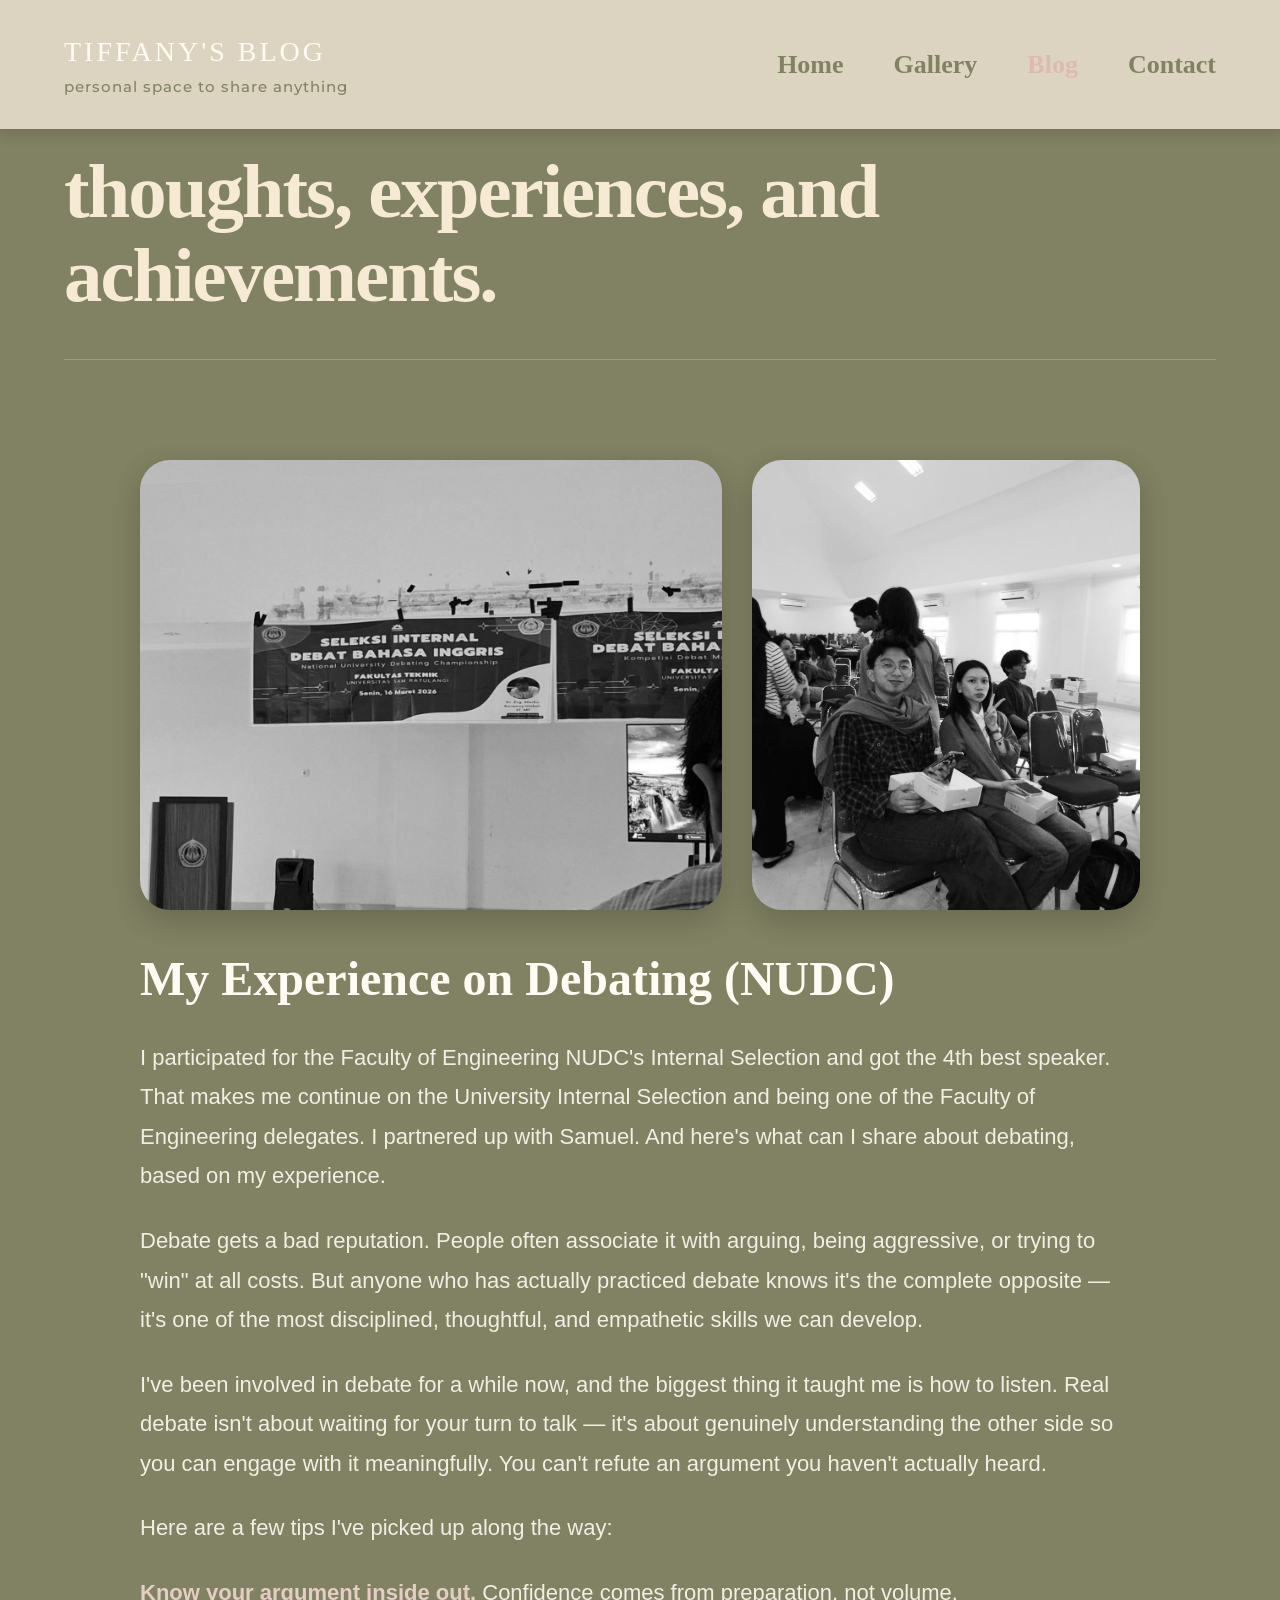
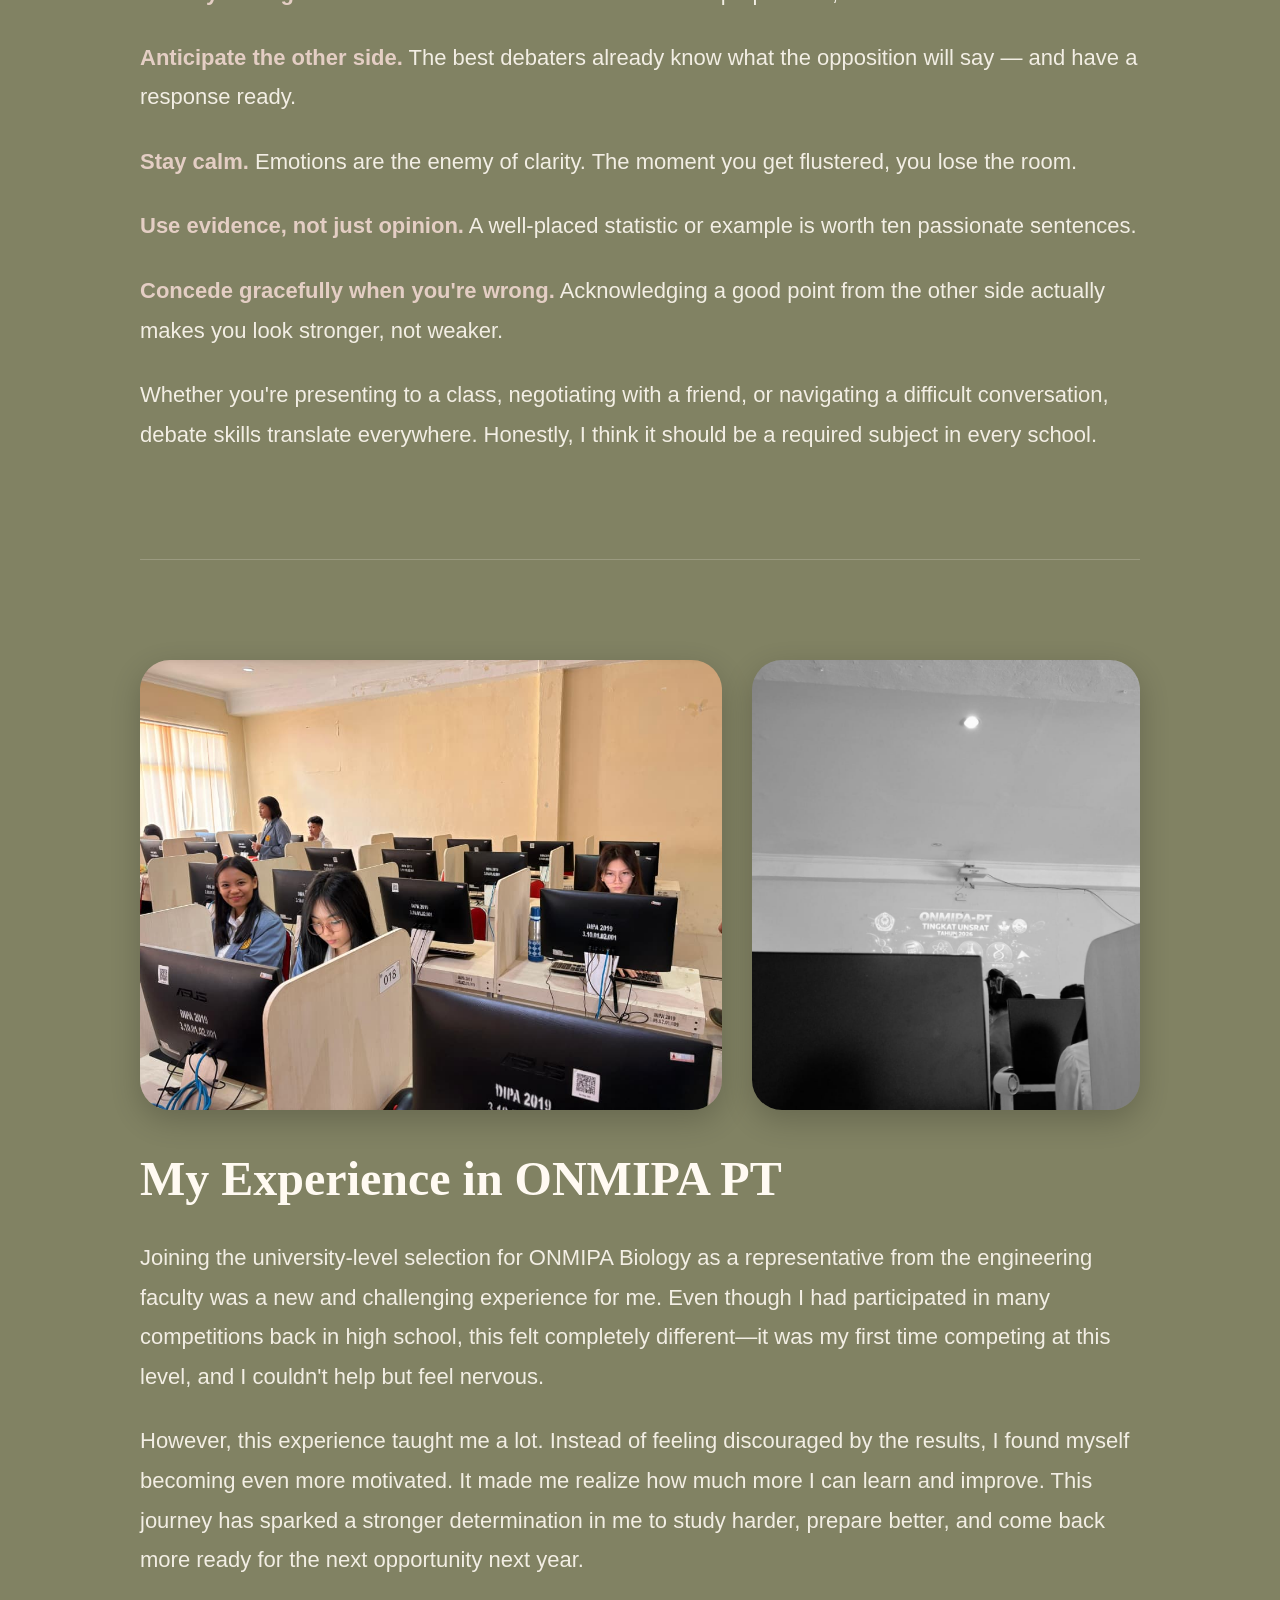
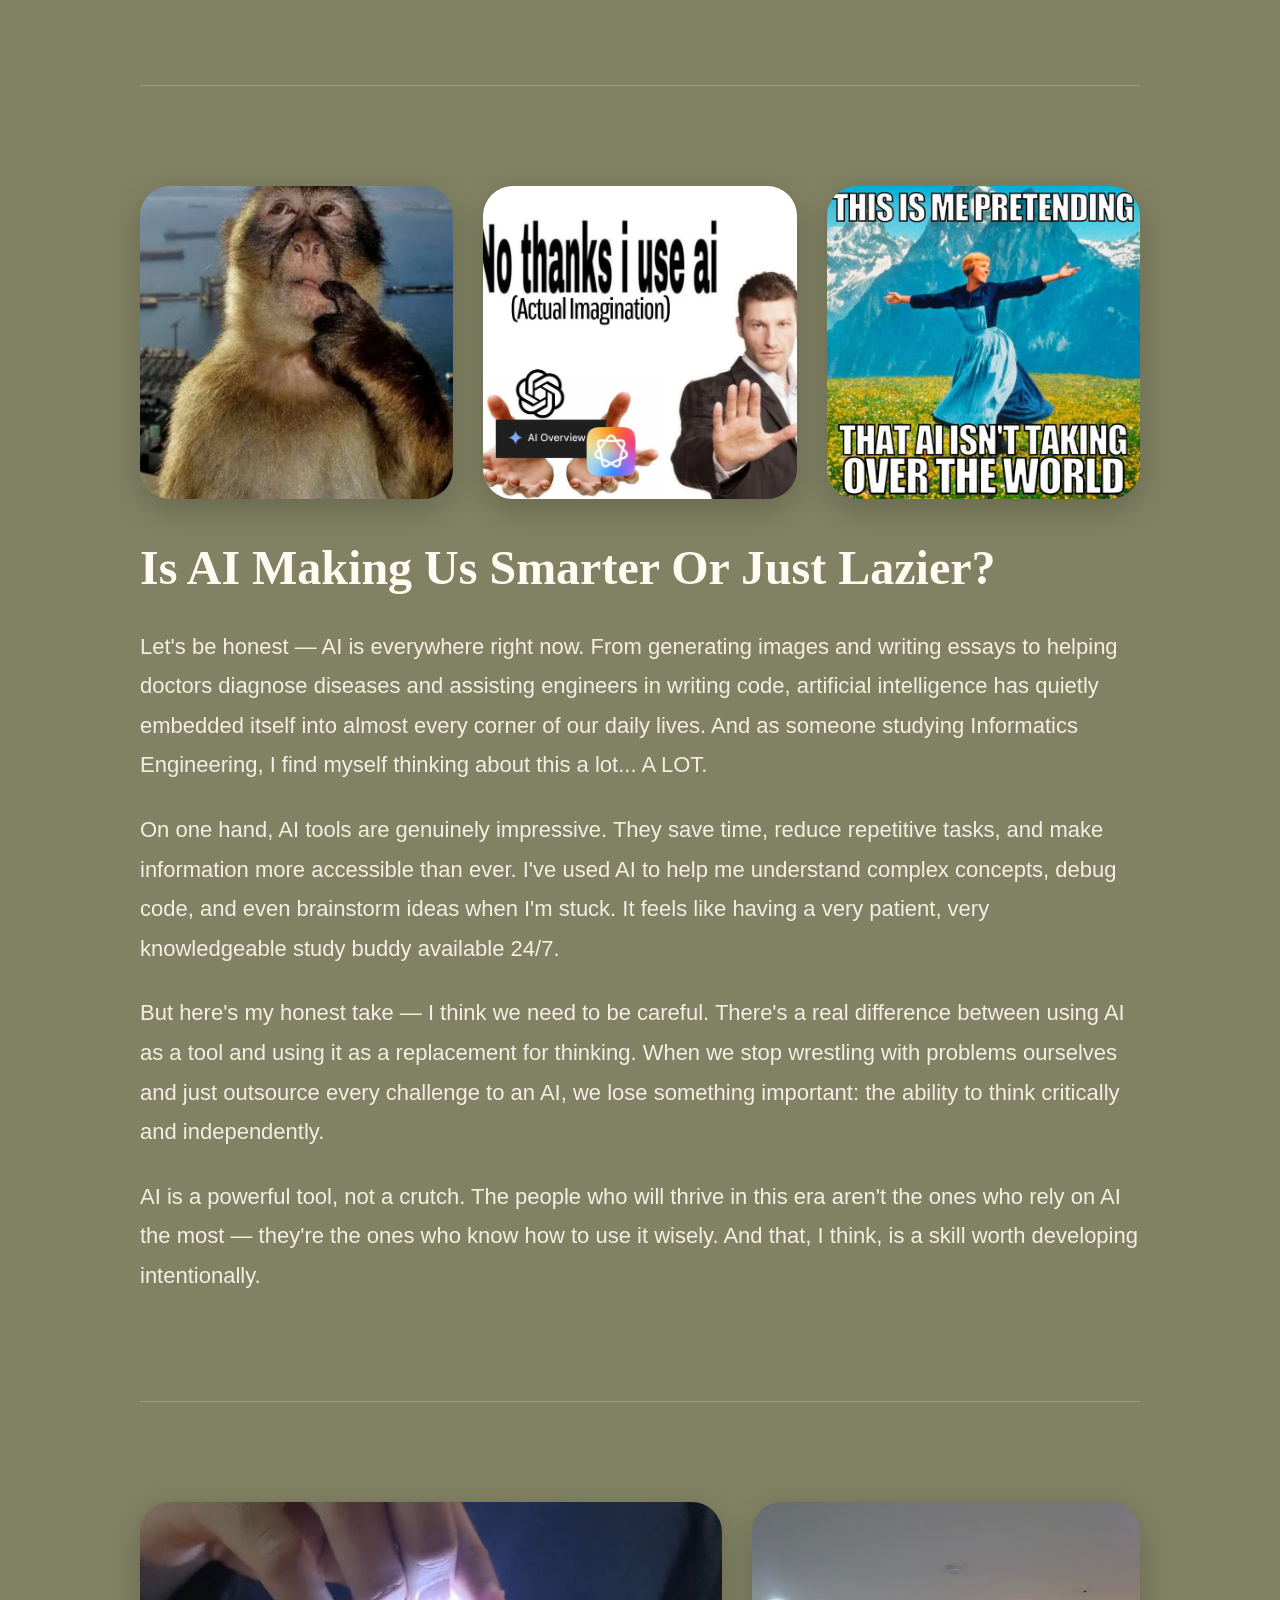
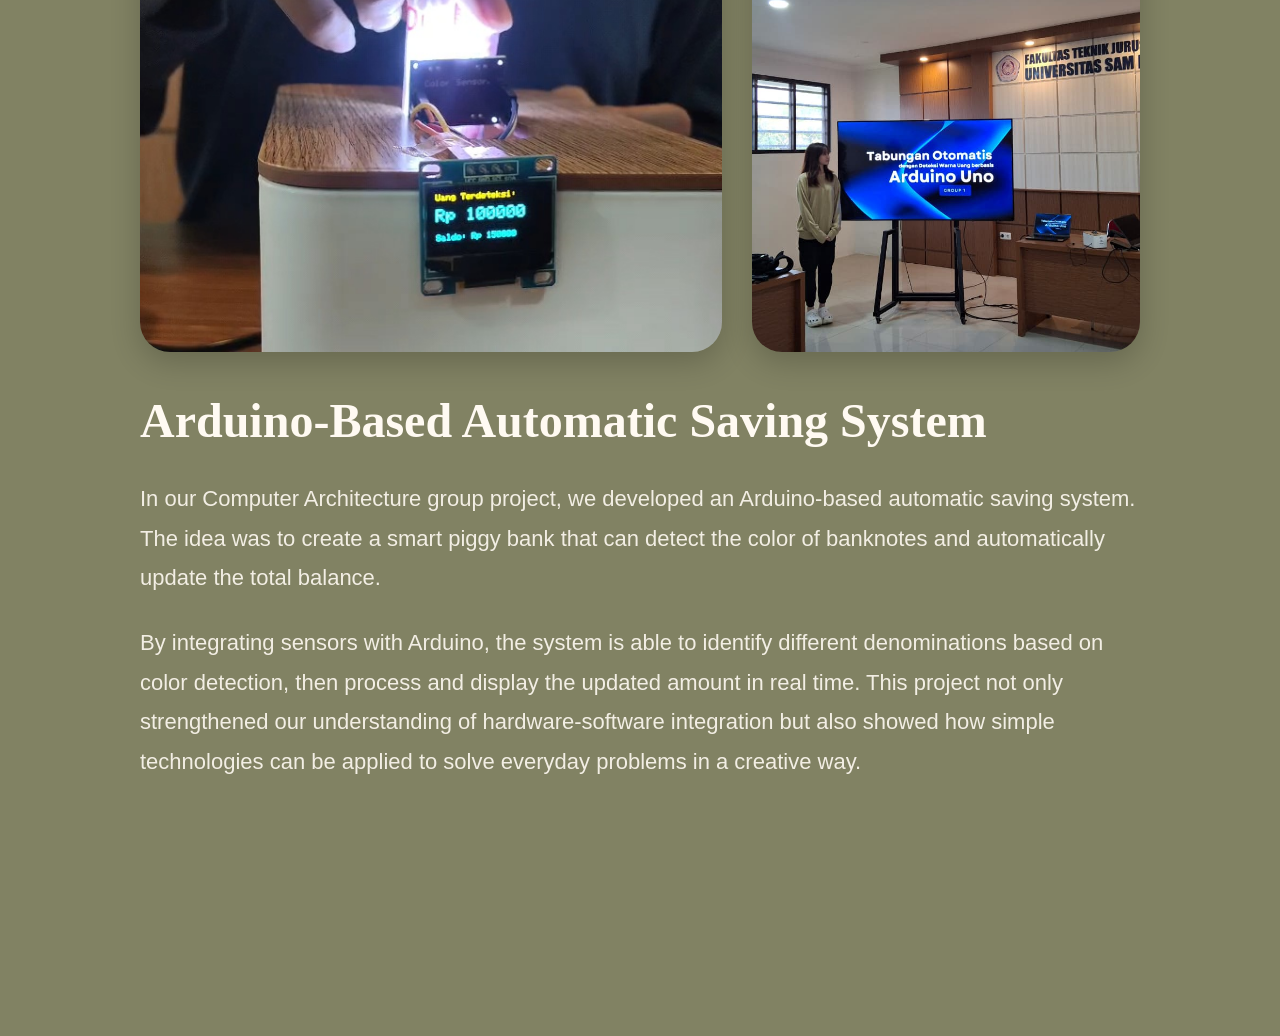
==== blog.html @ 082cbac2 "first commit mid project" ====
<!DOCTYPE html>
<html lang="en">
<head>
    <meta charset="UTF-8">
    <meta name="viewport" content="width=device-width, initial-scale=1.0">
    <title>Tiffany's Blog</title>
    <link href="https://fonts.googleapis.com/css2?family=Montserrat:wght@400;500&display=swap" rel="stylesheet">
    <link rel="stylesheet" href="css/style.css">
</head>
<body>

<!-- Navbar -->
    <header class="header" id="header">
        <div class="logo">
            <h1>Tiffany's Blog</h1>
            <p class="archives-text">personal space to share anything</p>
        </div>
        <nav class="navbar">
            <ul>
                <li><a href="index.html">Home</a></li>
                <li><a href="gallery.html">Gallery</a></li>
                <li><a href="blog.html" class="active">Blog</a></li>
                <li><a href="contact.html">Contact</a></li>
            </ul>
        </nav>
    </header>

    <main class="blog-wrapper">
        <!-- Judul Raksasa Dikembalikan dengan teks baru -->
        <h1 class="page-title fade-in">Thoughts, Experiences, and Achievements.</h1>

        <!-- BAGIAN 1: NUDC -->
        <article class="blog-post fade-in">
            <!-- Placeholder 2 Foto (1 Landscape, 1 Portrait) -->
            <div class="post-images flex-mixed">
                <img src="assets/nudclandscape.jpeg" alt="NUDC Landscape" class="blog-img img-land">
                <img src="assets/nudcportrait.jpeg" alt="NUDC Portrait" class="blog-img img-port">
            </div>
            <div class="post-content">
                <h2 class="post-title">My Experience on Debating (NUDC)</h2>
                <p>I participated for the Faculty of Engineering NUDC's Internal Selection and got the 4th best speaker. That makes me continue on the University Internal Selection and being one of the Faculty of Engineering delegates. I partnered up with Samuel. And here's what can I share about debating, based on my experience.</p>
                <p>Debate gets a bad reputation. People often associate it with arguing, being aggressive, or trying to "win" at all costs. But anyone who has actually practiced debate knows it's the complete opposite — it's one of the most disciplined, thoughtful, and empathetic skills we can develop.</p>
                <p>I've been involved in debate for a while now, and the biggest thing it taught me is how to listen. Real debate isn't about waiting for your turn to talk — it's about genuinely understanding the other side so you can engage with it meaningfully. You can't refute an argument you haven't actually heard.</p>
                <p>Here are a few tips I've picked up along the way:</p>
                <p><strong>Know your argument inside out.</strong> Confidence comes from preparation, not volume.</p>
                <p><strong>Anticipate the other side.</strong> The best debaters already know what the opposition will say — and have a response ready.</p>
                <p><strong>Stay calm.</strong> Emotions are the enemy of clarity. The moment you get flustered, you lose the room.</p>
                <p><strong>Use evidence, not just opinion.</strong> A well-placed statistic or example is worth ten passionate sentences.</p>
                <p><strong>Concede gracefully when you're wrong.</strong> Acknowledging a good point from the other side actually makes you look stronger, not weaker.</p>
                <p>Whether you're presenting to a class, negotiating with a friend, or navigating a difficult conversation, debate skills translate everywhere. Honestly, I think it should be a required subject in every school.</p>
            </div>
        </article>

        <!-- BAGIAN 2: ONMIPA PT -->
        <article class="blog-post fade-in">
            <!-- Placeholder 2 Foto (1 Landscape, 1 Portrait) -->
            <div class="post-images flex-mixed">
                <img src="assets/onmipalandscape.jpeg" alt="ONMIPA Landscape" class="blog-img img-land">
                <img src="assets/onmipaportrait.jpeg" alt="ONMIPA Portrait" class="blog-img img-port">
            </div>
            <div class="post-content">
                <h2 class="post-title">My Experience in ONMIPA PT</h2>
                <p>Joining the university-level selection for ONMIPA Biology as a representative from the engineering faculty was a new and challenging experience for me. Even though I had participated in many competitions back in high school, this felt completely different—it was my first time competing at this level, and I couldn't help but feel nervous.</p>
                <p>However, this experience taught me a lot. Instead of feeling discouraged by the results, I found myself becoming even more motivated. It made me realize how much more I can learn and improve. This journey has sparked a stronger determination in me to study harder, prepare better, and come back more ready for the next opportunity next year.</p>
            </div>
        </article>

        <!-- BAGIAN 3: AI THOUGHTS -->
        <article class="blog-post fade-in">
            <!-- Placeholder 3 Foto Meme (Sejajar) -->
            <div class="post-images flex-three">
                <img src="assets/meme 1.jpg" alt="AI Meme 1" class="blog-img">
                <img src="assets/meme2.jpg" alt="AI Meme 2" class="blog-img">
                <img src="assets/meme3.jpg" alt="AI Meme 3" class="blog-img">
            </div>
            <div class="post-content">
                <h2 class="post-title">Is AI Making Us Smarter Or Just Lazier?</h2>
                <p>Let's be honest — AI is everywhere right now. From generating images and writing essays to helping doctors diagnose diseases and assisting engineers in writing code, artificial intelligence has quietly embedded itself into almost every corner of our daily lives. And as someone studying Informatics Engineering, I find myself thinking about this a lot... A LOT.</p>
                <p>On one hand, AI tools are genuinely impressive. They save time, reduce repetitive tasks, and make information more accessible than ever. I've used AI to help me understand complex concepts, debug code, and even brainstorm ideas when I'm stuck. It feels like having a very patient, very knowledgeable study buddy available 24/7.</p>
                <p>But here's my honest take — I think we need to be careful. There's a real difference between using AI as a tool and using it as a replacement for thinking. When we stop wrestling with problems ourselves and just outsource every challenge to an AI, we lose something important: the ability to think critically and independently.</p>
                <p>AI is a powerful tool, not a crutch. The people who will thrive in this era aren't the ones who rely on AI the most — they're the ones who know how to use it wisely. And that, I think, is a skill worth developing intentionally.</p>
            </div>
        </article>

        <!-- BAGIAN 4: ARDUINO PROJECT -->
        <article class="blog-post fade-in">
            <!-- Placeholder 2 Foto (1 Landscape, 1 Portrait) -->
            <div class="post-images flex-mixed">
                <img src="assets/arskomlandscape.jpeg" alt="Arduino Landscape" class="blog-img img-land">
                <img src="assets/arskompotret.jpeg" alt="Arduino Portrait" class="blog-img img-port">
            </div>
            <div class="post-content">
                <h2 class="post-title">Arduino-Based Automatic Saving System</h2>
                <p>In our Computer Architecture group project, we developed an Arduino-based automatic saving system. The idea was to create a smart piggy bank that can detect the color of banknotes and automatically update the total balance.</p>
                <p>By integrating sensors with Arduino, the system is able to identify different denominations based on color detection, then process and display the updated amount in real time. This project not only strengthened our understanding of hardware-software integration but also showed how simple technologies can be applied to solve everyday problems in a creative way.</p>
            </div>
        </article>
    </main>

    <script src="js/script.js"></script>
</body>
</html>
---- css/style.css ----
/* Import Font Editorial */
@import url('https://fonts.googleapis.com/css2?family=Montserrat:wght@400;500;600&display=swap');


/* Color Palette */
:root {
    --savory-sage: #818263;
    --avocado-smoothie: #C2C395;
    --blush-beet: #DDBAAE;
    --peach-protein: #EFD7CF;
    --oat-latte: #DCD4C1;
    --honey-oatmilk: #F6EAD4;
    --coconut-cream: #FFFAF2;
}

* {
    margin: 0;
    padding: 0;
    box-sizing: border-box;
}

body {
    font-family: 'Lato', sans-serif;
    background-color: var(--savory-sage); 
    color: var(--coconut-cream);
    line-height: 1.6;
    overflow-x: hidden;
}

h1, h2, h3, .logo h1 {
    font-family: 'Playfair Display', serif;
    font-weight: 700;
}

/* --- HEADER & NAVBAR (WARNA BEDA DARI BACKGROUND) --- */
.header {
    position: fixed; 
    top: 0;
    left: 0;
    width: 100%;
    z-index: 1000;
    display: flex;
    justify-content: space-between;
    align-items: center;
    padding: 30px 5%;
    /* WARNA BACKGROUND NAVBAR DIBEDAKAN */
    background-color: var(--oat-latte); 
    box-shadow: 0 4px 15px rgba(0,0,0,0.15); /* Kasih bayangan biar makin jelas batasnya */
    transition: all 0.4s ease;
}

/* Efek saat discroll */
.header.scrolled {
    padding: 20px 5%; 
    background-color: rgba(220, 212, 193, 0.9); /* oat-latte tembus pandang */
    backdrop-filter: blur(10px); 
    -webkit-backdrop-filter: blur(10px);
}

/* Warna teks di navbar diubah jadi gelap (sage) biar kontras dengan background terang */
/* --- ANIMASI LOGO MUNCUL SAAT HALAMAN DIBUKA --- */
@keyframes logoReveal {
    0% {
        opacity: 0;
        transform: translateY(-20px); /* Mulai dari posisi agak ke atas */
    }
    100% {
        opacity: 1;
        transform: translateY(0); /* Turun ke posisi normal */
    }
}

/* UBAH FONT LOGO GALLERY ALA SCARLET + ANIMASI */
.logo h1 {
    font-family: 'Playfair Display', serif;
    font-size: 28px;
    color: var(--coconut-cream);
    text-transform: uppercase; 
    letter-spacing: 3px; 
    font-weight: 400; 
    
    /* Pemicu Animasi */
    opacity: 0; /* Disembunyikan dulu di awal */
    animation: logoReveal 1s cubic-bezier(0.25, 1, 0.5, 1) forwards;
}

/* Font khusus tulisan personal archives + ANIMASI DELAY */
.archives-text, .logo p {
    font-family: 'Montserrat', sans-serif;
    font-size: 15px;
    font-weight: 500;
    color: var(--savory-sage);
    letter-spacing: 1px;
    
    /* Pemicu Animasi (Diberi delay 0.3 detik biar munculnya gantian setelah h1) */
    opacity: 0; 
    animation: logoReveal 1s cubic-bezier(0.25, 1, 0.5, 1) 0.3s forwards;
}

.navbar ul {
    list-style: none;
    display: flex;
    gap: 50px; 
}

.navbar a {
    text-decoration: none;
    color: var(--savory-sage);
    font-size: 26px; /* GEDEIN FONT NAVBAR DRASTIS */
    font-family: 'Playfair Display', serif;
    font-weight: 700;
    transition: color 0.3s;
}

.navbar a:hover, .navbar a.active {
    color: var(--blush-beet);
}

/* --- HERO SECTION --- */
main {
    padding-top: 150px; /* Jarak diturunin biar gak nabrak navbar yang gede */
}

.hero {
    display: flex;
    justify-content: space-between;
    align-items: center;
    padding: 60px 5% 100px;
    gap: 60px;
    min-height: 85vh;
}

.hero-text {
    flex: 1;
    max-width: 50vw; /* Lebar area teks diperbesar */
}

.label {
    display: block;
    font-size: 24px; /* GEDEIN LABEL */
    font-style: italic;
    color: var(--honey-oatmilk);
    margin-bottom: 25px;
}

.title {
    font-size: 6vw; /* PAKAI VIEWPORT WIDTH BIAR AUTO RAKSASA DI LAYAR LEBAR */
    line-height: 1.1;
    margin-bottom: 40px;
    color: var(--coconut-cream);
}

.desc {
    font-size: 22px; /* GEDEIN DESKRIPSI */
    line-height: 1.8;
    margin-bottom: 50px;
    color: var(--honey-oatmilk);
    max-width: 80%;
}

.buttons {
    display: flex;
    gap: 25px;
}

.btn {
    padding: 15px 45px;
    font-size: 20px; /* GEDEIN FONT TOMBOL */
    border: 2px solid var(--coconut-cream);
    border-radius: 50px;
    text-decoration: none;
    color: var(--coconut-cream);
    transition: all 0.3s;
}

.btn:hover {
    background-color: var(--coconut-cream);
    color: var(--savory-sage);
}

/* --- HERO IMAGE & BACKGROUND KOTAK (DIBIKIN RAKSASA) --- */
.hero-image {
    flex: 1;
    display: flex;
    justify-content: flex-end; /* Tarik foto mentok ke kanan */
}

.image-wrapper {
    position: relative;
    width: 100%;
    max-width: 32vw; /* FOTO JAUH LEBIH BESAR mengikuti proporsi layar */
    min-width: 450px; /* Batas aman supaya gak kekecilan */
}

.image-backdrop {
    position: absolute;
    top: 50px; /* Jarak kotak dari foto digedein */
    right: -40px;
    width: 100%;
    height: 100%;
    background-color: var(--avocado-smoothie); 
    border-radius: 60px; /* Ujung melengkung dibesarin */
    z-index: 1;
}

.rounded-img {
    position: relative;
    width: 100%;
    height: auto;
    border-radius: 60px; 
    object-fit: cover;
    z-index: 2;
    box-shadow: 0 30px 60px rgba(0,0,0,0.4); /* BAYANGAN DIPERTEGAS */
}

/* Animasi Smooth Naik Turun */
@keyframes float {
    0% { transform: translateY(0px); }
    50% { transform: translateY(-25px); }
    100% { transform: translateY(0px); }
}

.floating-anim {
    animation: float 5s ease-in-out infinite; 
}

/* --- ABOUT SECTION --- */
.about {
    display: flex;
    flex-direction: column;
    align-items: center;
    justify-content: center;
    text-align: center; 
    padding: 120px 5%;
    background-color: var(--honey-oatmilk);
    color: var(--savory-sage);
}

.about-text {
    max-width: 60vw; /* Area teks dilebarkan */
}

.about-text h3 {
    font-size: 3.5rem; /* GEDEIN JUDUL ABOUT */
    margin-bottom: 30px;
    line-height: 1.3;
}

.about-text p {
    font-size: 24px; /* GEDEIN TEKS ABOUT */
    margin-bottom: 40px;
}

.signature {
    font-family: 'Playfair Display', serif;
    font-style: italic;
    font-size: 28px;
}

/* --- ANIMASI JS CLASS --- */
.fade-in {
    opacity: 0;
    transform: translateY(40px);
    transition: opacity 1s ease-out, transform 1s ease-out;
}

.fade-in.show {
    opacity: 1;
    transform: translateY(0);
}

/* Responsive Mobile */
@media (max-width: 900px) {
    .header { padding: 20px 5%; flex-direction: column; gap: 15px; }
    .navbar ul { display: flex; gap: 20px; flex-wrap: wrap; justify-content: center; }
    .navbar a { font-size: 18px; }
    .hero { flex-direction: column; text-align: center; }
    .hero-text { max-width: 100%; }
    .title { font-size: 3.5rem; }
    .desc { max-width: 100%; }
    .buttons { justify-content: center; }
    .image-wrapper { max-width: 80%; margin-top: 50px; }
    .image-backdrop { right: -20px; top: 20px; } 
    .about-text { max-width: 90%; }
    .about-text h3 { font-size: 2.5rem; }
}
/* --- SPLASH SCREEN / PRELOADER --- */
#splash-screen {
    position: fixed;
    top: 0;
    left: 0;
    width: 100%;
    height: 100vh;
    background-color: var(--coconut-cream); /* Latar terang agar kontras saat masuk ke web gelap */
    display: flex;
    justify-content: center;
    align-items: center;
    z-index: 9999; /* Memastikan posisinya selalu menutupi semua elemen lain */
    transition: opacity 1s ease-in-out, visibility 1s ease-in-out;
}

.splash-text {
    font-size: 5vw; /* Teks besar menyesuaikan layar */
    color: var(--savory-sage); /* Warna teks hijau gelap */
    font-family: 'Playfair Display', serif;
    font-weight: 700;
    letter-spacing: 2px;
    opacity: 0;
    transform: translateY(30px);
    /* Animasi teks muncul perlahan dan sedikit merenggang */
    animation: textReveal 2s ease-out forwards; 
}

@keyframes textReveal {
    40% { 
        opacity: 1; 
        transform: translateY(0); 
        letter-spacing: 5px; 
    }
    100% { 
        opacity: 1; 
        transform: translateY(0); 
        letter-spacing: 5px; 
    }
}

/* Class ini akan dipanggil oleh JavaScript untuk menyembunyikan layar */
.hide-splash {
    opacity: 0 !important;
    visibility: hidden !important;
}

/* --- GALLERY PAGE STYLES (VERSI REVISI TOTAL) --- */

/* Font khusus tulisan personal archives */
.archives-text {
    font-family: 'Montserrat', sans-serif;
    font-size: 15px;
    font-weight: 500;
    color: var(--savory-sage);
    letter-spacing: 1px;
}

/* Background Gradasi untuk Gallery */
.gallery-wrapper {
    padding-top: 130px; 
    /* Efek gradasi dari warna savory sage (#818263) ke warna yang lebih gelap/dalam (#5e5f48) */
    background: linear-gradient(135deg, var(--savory-sage) 0%, #5e5f48 100%);
    min-height: 100vh;
}

.gallery-section {
    padding: 60px 0 80px; 
}

.gallery-title {
    font-family: 'Playfair Display', serif;
    font-size: 3rem;
    color: var(--coconut-cream);
    text-align: center;
    margin-bottom: 50px;
    text-transform: uppercase; /* Huruf besar semua */
    letter-spacing: 6px; /* Renggang ala editorial majalah */
    font-style: normal; /* Hilangkan efek miring (italic) */
}

/* Garis Pembatas Hitam Tipis di Antara Section */
.section-divider {
    width: 100%;
    height: 1px;
    background-color: rgba(0, 0, 0, 0.4); /* Warna hitam agak tembus pandang */
}

/* --- CAROUSEL / SLIDER LAYOUT --- */
.carousel-container {
    position: relative;
    width: 100%;
    overflow: hidden; 
}

.carousel-track {
    display: flex;
    transition: transform 0.6s cubic-bezier(0.25, 1, 0.5, 1); /* Efek geser slide smooth */
    will-change: transform;
    align-items: center; 
    padding: 20px 0; /* Memberi ruang agar saat di-zoom, foto tidak terpotong tepi layarnya */
}

/* --- FOTO & EFEK SOFT ZOOM --- */
.carousel-track img {
    flex: 0 0 33.3333%; /* 3 Foto berdampingan */
    height: 70vh; 
    object-fit: cover;
    padding: 0 5px; 
    transition: transform 0.8s cubic-bezier(0.25, 1, 0.5, 1); /* Transisi pelan */
    cursor: pointer;
    box-shadow: 0 5px 15px rgba(0,0,0,0.2);
}

/* Kalau kursor kena foto -> SLOW ZOOM */
.carousel-track img:hover {
    transform: scale(1.05); /* Foto membesar 5% */
    z-index: 10; 
    box-shadow: 0 15px 30px rgba(0,0,0,0.4);
}

/* --- TOMBOL PANAH < > --- */
.carousel-btn {
    position: absolute;
    top: 50%;
    transform: translateY(-50%);
    background: transparent; /* TANPA BACKGROUND */
    color: var(--coconut-cream);
    border: none;
    font-size: 5rem; /* UKURAN GEDE */
    padding: 20px;
    cursor: pointer;
    z-index: 20;
    transition: all 0.3s ease;
    text-shadow: 0 5px 15px rgba(0,0,0,0.6); /* Bayangan hitam biar jelas di atas foto terang */
}

.carousel-btn:hover {
    color: var(--peach-protein);
    transform: translateY(-50%) scale(1.1); /* Tombol membesar dikit saat disentuh */
}

/* Posisi sudah dikunci di ujung biar gak numpuk */
.prev-btn { left: 30px; }
.next-btn { right: 30px; }

/* Mobile Responsive */
@media (max-width: 900px) {
    .carousel-track img {
        flex: 0 0 100%; /* 1 foto di HP */
        height: 60vh;
    }
    .carousel-btn { font-size: 3rem; }
    .prev-btn { left: 10px; }
    .next-btn { right: 10px; }
}

/* =========================================
   --- BLOG PAGE STYLES ---
   ========================================= */

.blog-wrapper {
    padding: 150px 5% 100px;
    background-color: var(--savory-sage); /* Background konsisten elegan */
    min-height: 100vh;
}

/* Tulisan THE BLOG Raksasa */
/* Tulisan Raksasa (Disesuaikan ukurannya karena teksnya lebih panjang) */
.page-title {
    font-size: 6vw; /* Ukuran sedikit dikecilkan dari sebelumnya agar tidak tumpah */
    font-family: 'Playfair Display', serif;
    color: var(--honey-oatmilk);
    text-transform: lowercase; /* Dibuat huruf kecil semua agar estetik & modern */
    letter-spacing: -2px; 
    margin-bottom: 100px;
    border-bottom: 1px solid rgba(255, 250, 242, 0.2); /* Garis batas bawah tipis */
    padding-bottom: 40px;
    line-height: 1.1;
}

/* Pembungkus Tiap Artikel + Garis Pemisah */
.blog-post {
    max-width: 1000px; 
    margin: 0 auto 100px; 
    padding-bottom: 80px; /* Jarak antara teks terakhir dengan garis pembatas */
    border-bottom: 1px solid rgba(255, 250, 242, 0.2); /* Garis batas bawah tipis, sama persis seperti judul */
}

/* Menghilangkan garis pembatas di artikel paling terakhir agar tidak berlebihan */
.blog-post:last-child {
    border-bottom: none;
    margin-bottom: 50px;
}

/* --- PENGATURAN LAYOUT FOTO (FIXED GRID) --- */
.post-images {
    display: grid;
    gap: 30px;
    margin-bottom: 40px;
    width: 100%;
}

/* Grid Khusus 1 Landscape & 1 Portrait */
.flex-mixed {
    grid-template-columns: 1.5fr 1fr; /* Membagi layar: Kiri lebih lebar, Kanan lebih sempit */
    align-items: stretch; /* Memaksa tinggi kedua foto sama persis */
}

/* Grid Khusus 3 Foto (Meme) */
.flex-three {
    grid-template-columns: repeat(3, 1fr); /* Membagi 3 rata */
}

/* Gaya Foto Dasar */
.blog-img {
    width: 100%;
    height: 100%; /* Memaksa foto mengisi grid sepenuhnya */
    max-height: 450px; /* BATAS TINGGI AMAN biar gak jadi raksasa */
    object-fit: cover; /* Memotong rapi tanpa bikin gambar gepeng */
    border-radius: 30px; 
    box-shadow: 0 10px 30px rgba(0,0,0,0.2);
    transition: transform 0.6s cubic-bezier(0.25, 1, 0.5, 1);
    cursor: pointer;
}

/* Animasi Slow Zoom */
.blog-img:hover {
    transform: scale(1.03); 
    box-shadow: 0 15px 40px rgba(0,0,0,0.3);
    z-index: 2;
}

/* Memastikan aspect ratio terjaga dengan baik */
.flex-mixed .img-land {
    aspect-ratio: 4/3; 
}
.flex-mixed .img-port {
    aspect-ratio: 3/4;
}
.flex-three .blog-img {
    aspect-ratio: 1/1;
}

/* --- PENGATURAN TEKS ARTIKEL --- */
/* (Pastikan ini tidak terhapus ya) */
.post-title {
    font-size: 3rem;
    color: var(--coconut-cream);
    font-family: 'Playfair Display', serif;
    margin-bottom: 30px;
    line-height: 1.2;
}

.post-content p {
    font-size: 22px; 
    color: var(--coconut-cream);
    margin-bottom: 25px;
    line-height: 1.8;
    font-family: 'Lato', sans-serif;
    opacity: 0.9; 
}

.post-content strong {
    color: var(--peach-protein); 
}

/* --- RESPONSIVE MOBILE UNTUK BLOG --- */
@media (max-width: 900px) {
    .page-title {
        font-size: 15vw;
        margin-bottom: 60px;
    }
    
    /* Foto jadi bertumpuk ke bawah di HP */
    .post-images {
        flex-direction: column; 
    }
    
    .flex-mixed .img-land, .flex-mixed .img-port, .flex-three .blog-img {
        width: 100%;
        aspect-ratio: auto;
        height: auto;
    }
    
    .post-title {
        font-size: 2.2rem;
    }
    
    .post-content p {
        font-size: 18px;
    }
}

/* =========================================
   --- CONTACT PAGE STYLES ---
   ========================================= */

.contact-wrapper {
    padding: 150px 5% 80px;
    background-color: var(--honey-oatmilk); /* Latar Terang */
    color: var(--savory-sage); /* Teks Gelap */
    min-height: 100vh;
}

/* Mengubah warna khusus di halaman kontak agar tulisan navbar juga gelap */
.contact-wrapper ~ .header, .contact-wrapper ~ .header .logo h1, .contact-wrapper ~ .header .navbar a {
    color: var(--savory-sage);
}

.contact-wrapper .page-title {
    color: var(--savory-sage); /* Judul raksasa warna gelap */
    border-bottom: 1px solid rgba(129, 130, 99, 0.3); /* Garis batas bawah hijau diredam */
}

/* Layout 2 Kolom (Kiri Info, Kanan Form) */
.contact-grid {
    display: grid;
    grid-template-columns: 1fr 2fr; /* Kolom kanan lebih lebar */
    gap: 80px;
    max-width: 1200px;
    margin: 0 auto 100px;
}

.info-block {
    margin-bottom: 40px;
    font-family: 'Lato', sans-serif;
}

.info-block h4 {
    font-size: 16px;
    font-weight: 700;
    margin-bottom: 5px;
    text-transform: uppercase;
    letter-spacing: 1px;
}

.info-block p {
    font-size: 16px;
    opacity: 0.8;
}

/* --- FORM MINIMALIS --- */
.minimal-form {
    display: flex;
    flex-direction: column;
    gap: 40px;
}

.form-row {
    display: grid;
    grid-template-columns: 1fr 1fr;
    gap: 40px;
}

.input-group {
    display: flex;
    flex-direction: column;
}

.input-group label {
    font-family: 'Lato', sans-serif;
    font-size: 14px;
    font-weight: 700;
    margin-bottom: 10px;
}

/* Style Garis Bawah (Tanpa Box) */
.minimal-form input[type="text"],
.minimal-form input[type="email"],
.minimal-form select,
.minimal-form textarea {
    background: transparent;
    border: none;
    border-bottom: 1px solid var(--savory-sage);
    padding: 10px 0;
    font-size: 16px;
    font-family: 'Lato', sans-serif;
    color: var(--savory-sage);
    outline: none;
    transition: border-color 0.3s;
}

.minimal-form input:focus,
.minimal-form select:focus,
.minimal-form textarea:focus {
    border-bottom: 2px solid var(--savory-sage); /* Garis menebal saat diklik */
}

/* Checkbox Style */
.checkbox-group {
    display: flex;
    align-items: center;
    gap: 10px;
    font-family: 'Lato', sans-serif;
    font-size: 14px;
}

/* Tombol Submit */
.submit-btn {
    align-self: flex-start;
    padding: 15px 40px;
    background-color: var(--savory-sage);
    color: var(--coconut-cream);
    border: none;
    border-radius: 50px;
    font-size: 16px;
    font-family: 'Montserrat', sans-serif;
    cursor: pointer;
    transition: all 0.3s;
}

.submit-btn:hover {
    background-color: var(--blush-beet);
    color: var(--coconut-cream);
}

/* --- BOTTOM KONTAK --- */
.contact-bottom {
    display: flex;
    justify-content: space-between;
    align-items: center;
    padding-top: 50px;
    border-top: 1px solid rgba(129, 130, 99, 0.3);
}

.huge-link {
    font-size: 2vw; /* Ukuran sudah dikecilkan agar lebih manis */
    font-family: 'Lato', sans-serif; /* Font disamakan */
    font-weight: 700;
    color: var(--savory-sage);
    text-decoration: none;
    transition: color 0.3s;
}

.huge-link:hover {
    color: var(--blush-beet);
}

/* Responsive Mobile */
@media (max-width: 900px) {
    .contact-grid {
        grid-template-columns: 1fr; 
        gap: 50px;
    }
    
    .form-row {
        grid-template-columns: 1fr;
    }
    
    .contact-bottom {
        flex-direction: column;
        gap: 20px;
        text-align: center;
    }
    
    .huge-link {
        font-size: 4.5vw; /* Disesuaikan untuk layar HP agar tidak kekecilan */
    }
}
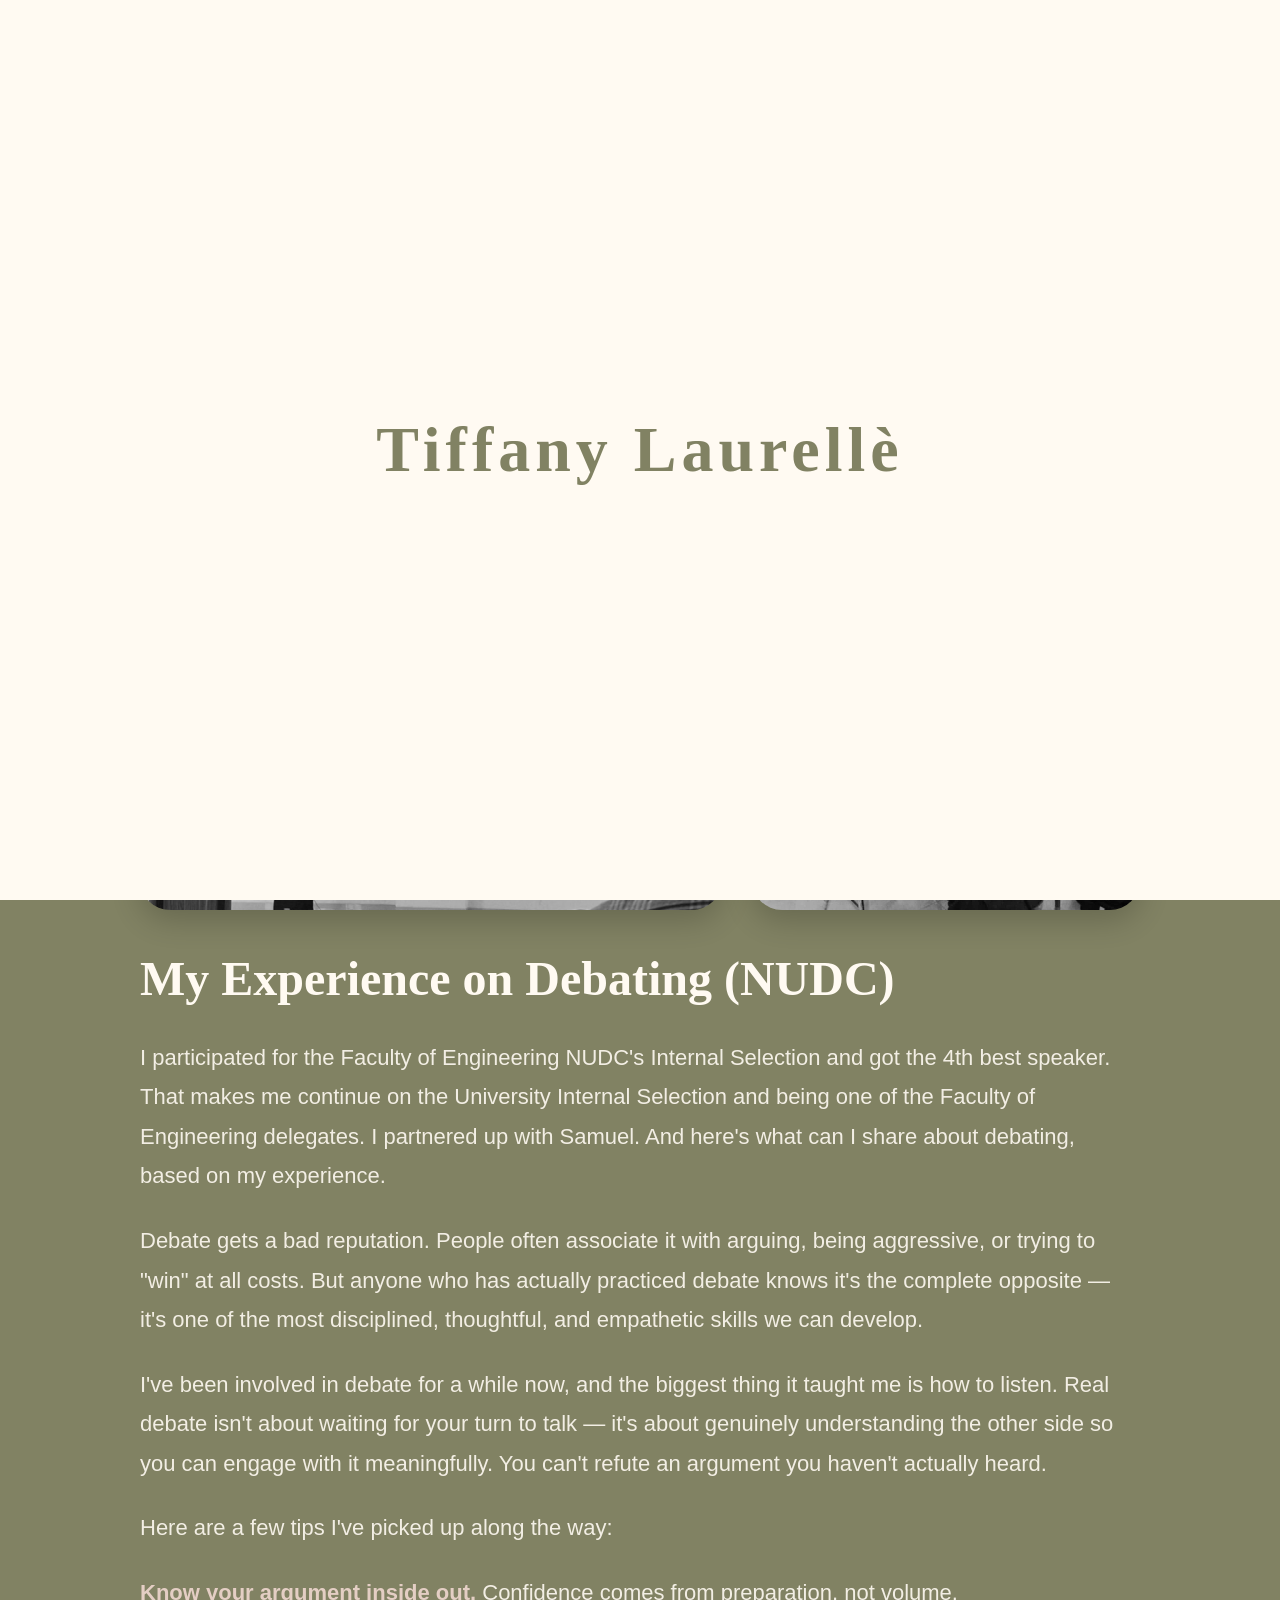
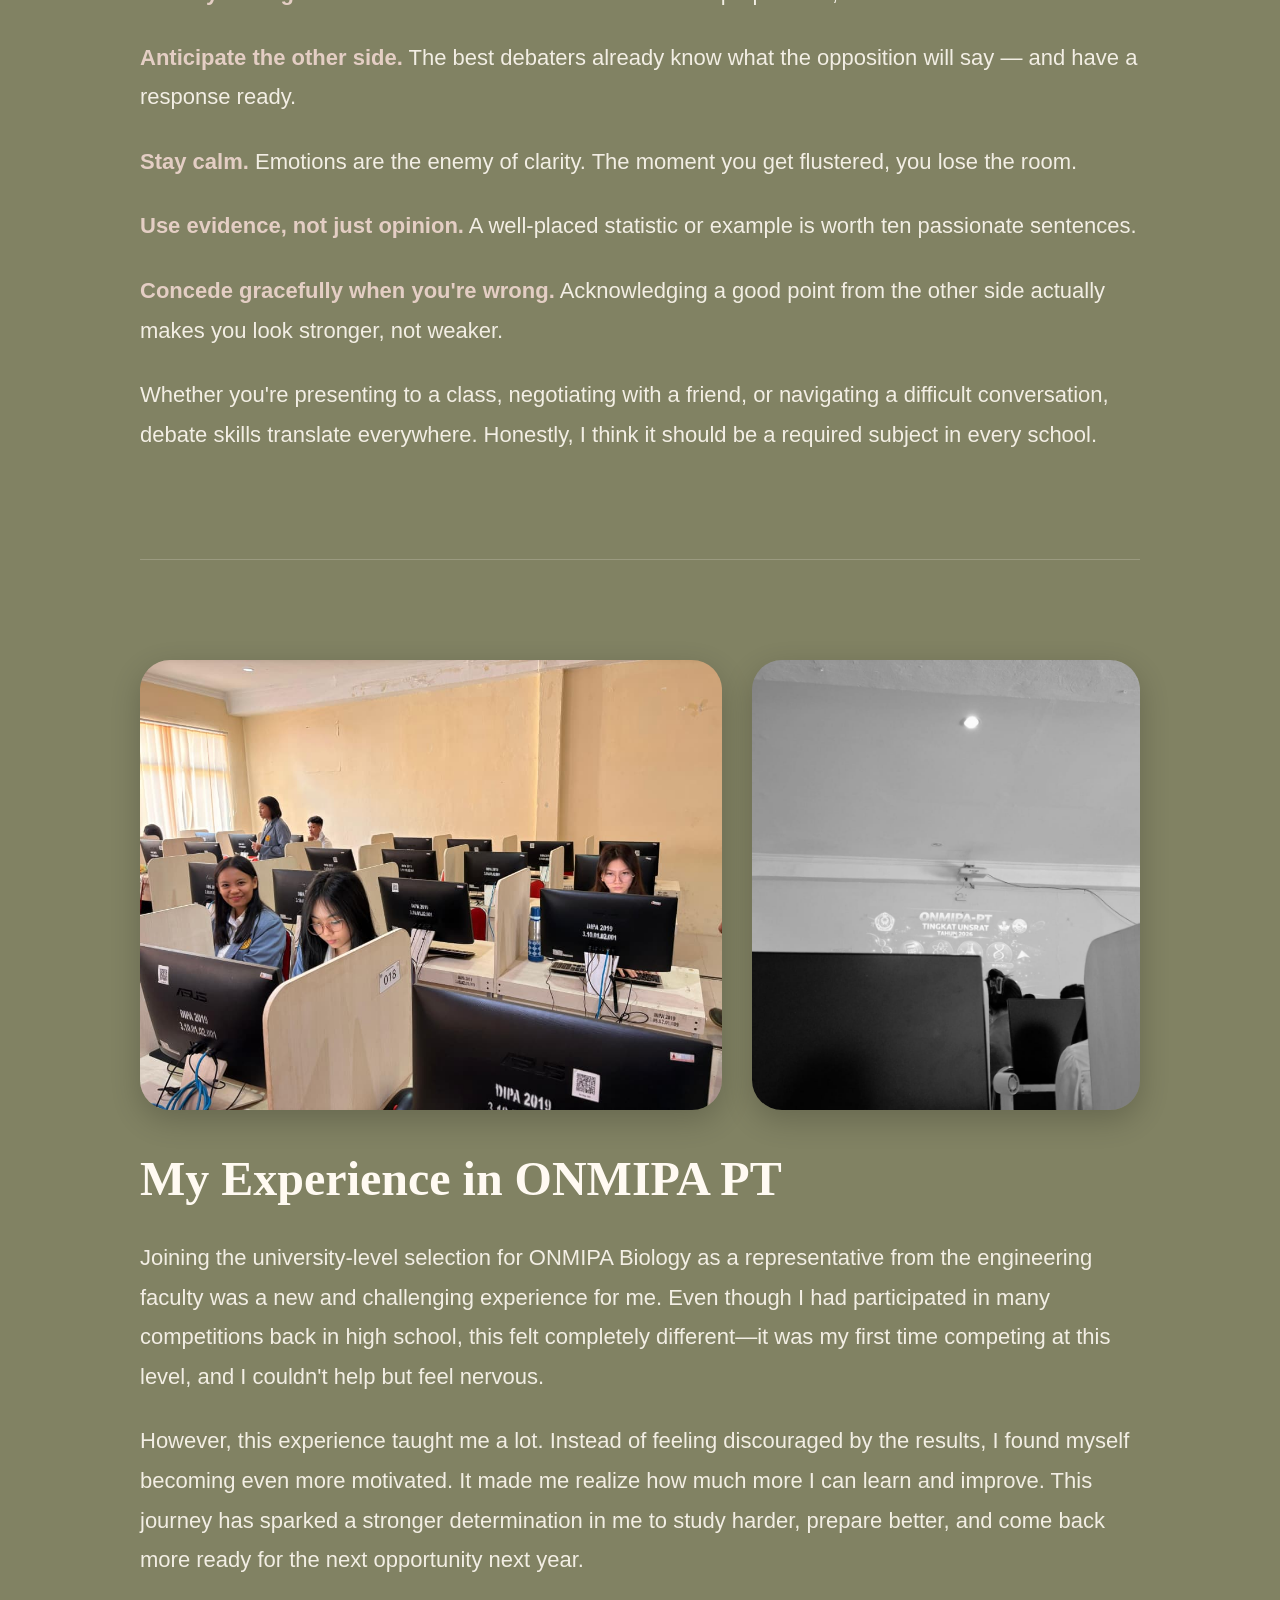
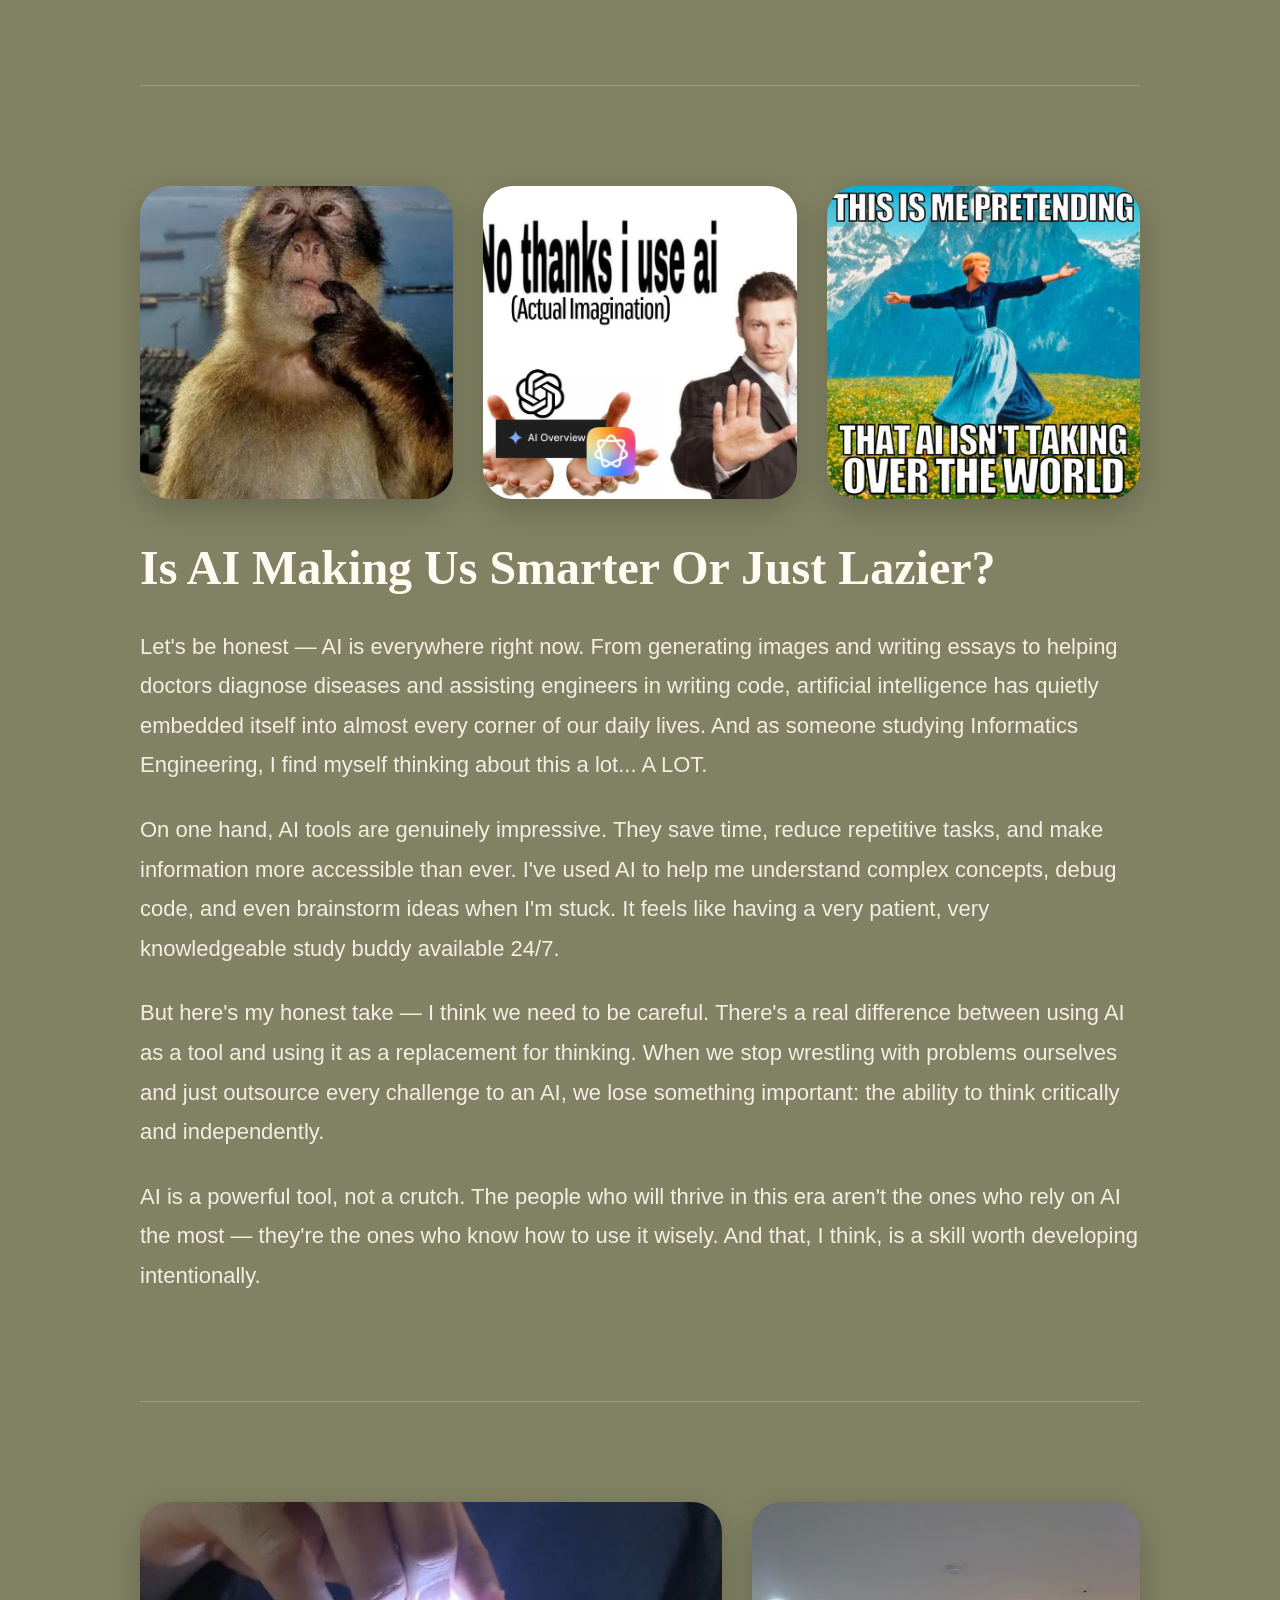
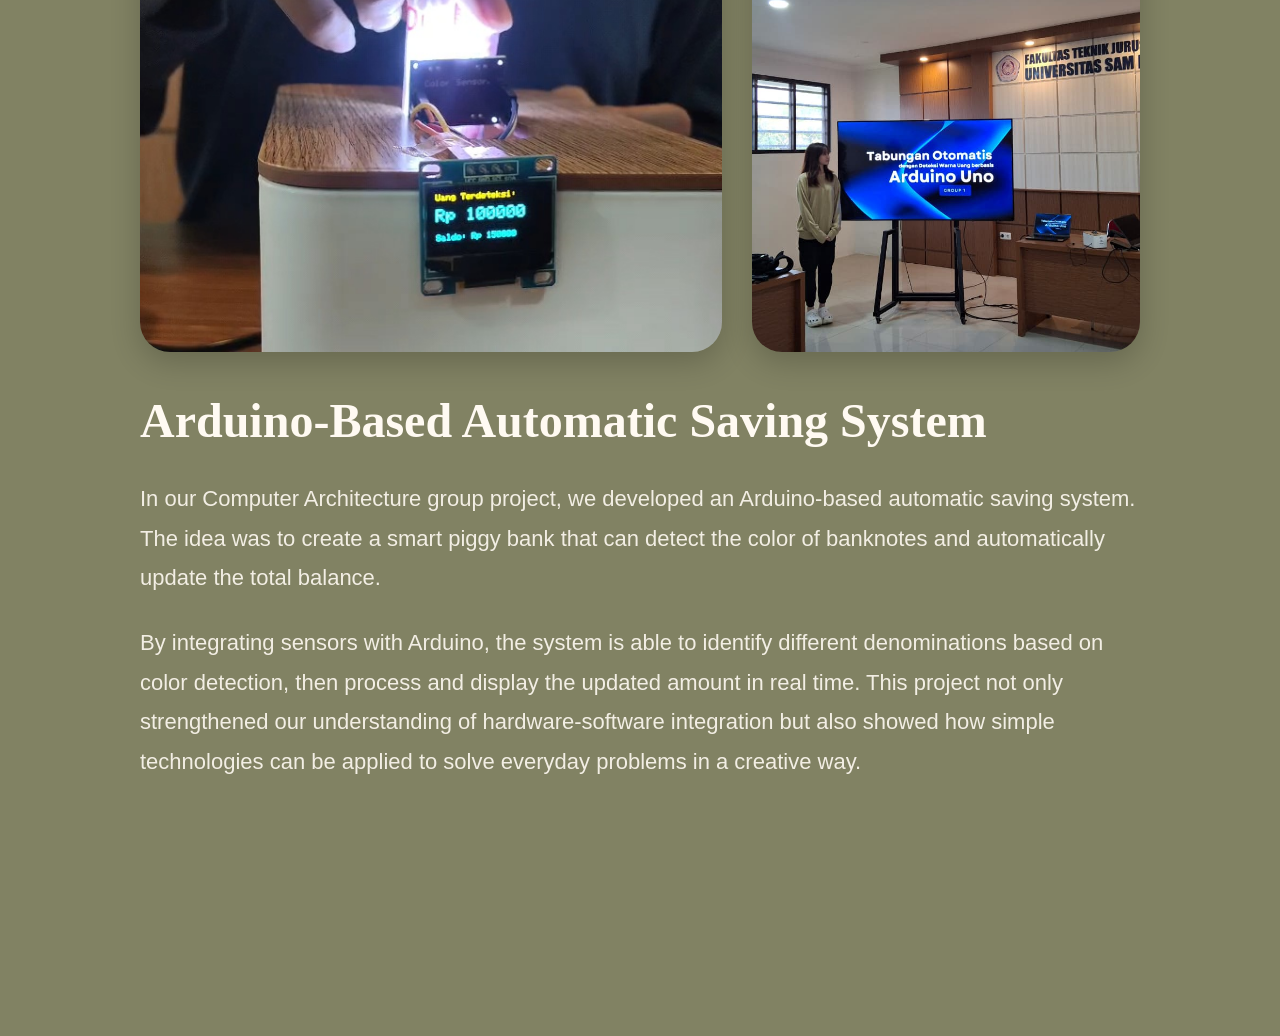
==== commit 596901ee: "final update : tambah ajax, tambah loader" ====
--- a/blog.html
+++ b/blog.html
@@ -8,6 +8,11 @@
     <link rel="stylesheet" href="css/style.css">
 </head>
 <body>
+
+  <!-- SPLASH SCREEN / PRELOADER -->
+    <div id="splash-screen">
+        <h1 class="splash-text">Tiffany Laurellè</h1>
+    </div>
 
 <!-- Navbar -->
     <header class="header" id="header">
--- a/css/style.css
+++ b/css/style.css
@@ -583,28 +583,24 @@
 
 .contact-wrapper {
     padding: 150px 5% 80px;
-    background-color: var(--honey-oatmilk); /* Latar Terang */
-    color: var(--savory-sage); /* Teks Gelap */
+    background-color: var(--savory-sage); /* Dikembalikan ke hijau elegan */
+    color: var(--coconut-cream); /* Teks jadi warna terang */
     min-height: 100vh;
 }
 
-/* Mengubah warna khusus di halaman kontak agar tulisan navbar juga gelap */
-.contact-wrapper ~ .header, .contact-wrapper ~ .header .logo h1, .contact-wrapper ~ .header .navbar a {
-    color: var(--savory-sage);
-}
-
 .contact-wrapper .page-title {
-    color: var(--savory-sage); /* Judul raksasa warna gelap */
-    border-bottom: 1px solid rgba(129, 130, 99, 0.3); /* Garis batas bawah hijau diredam */
-}
-
-/* Layout 2 Kolom (Kiri Info, Kanan Form) */
+    color: var(--coconut-cream); 
+    border-bottom: 1px solid rgba(255, 250, 242, 0.2); 
+}
+
+/* Layout 3 Kolom */
 .contact-grid {
     display: grid;
-    grid-template-columns: 1fr 2fr; /* Kolom kanan lebih lebar */
-    gap: 80px;
+    grid-template-columns: 1fr 1fr 1.5fr; 
+    gap: 40px;
     max-width: 1200px;
     margin: 0 auto 100px;
+    align-items: start;
 }
 
 .info-block {
@@ -625,6 +621,62 @@
     opacity: 0.8;
 }
 
+/* --- ABOUT SECTION --- */
+.contact-about {
+    border-left: 1px solid rgba(255, 250, 242, 0.2); /* Garis batas terang */
+    padding-left: 40px;
+}
+
+.about-title {
+    font-size: 16px;
+    font-weight: 700;
+    text-transform: uppercase;
+    margin-bottom: 30px;
+    letter-spacing: 1px;
+}
+
+.profile-card {
+    display: flex;
+    flex-direction: column;
+    gap: 20px;
+}
+
+/* FOTO FULL COLOR (EFEK ABU-ABU DIHAPUS) */
+.about-img {
+    width: 100%;
+    max-width: 200px;
+    border-radius: 20px;
+    box-shadow: 0 10px 30px rgba(0,0,0,0.3);
+}
+
+.data-item {
+    margin-bottom: 15px;
+}
+
+.data-label {
+    display: block;
+    font-size: 12px;
+    font-weight: 700;
+    text-transform: uppercase;
+    color: var(--peach-protein); /* Warna aksen pink peach */
+}
+
+.data-value {
+    font-size: 15px;
+    font-family: 'Lato', sans-serif;
+    line-height: 1.4;
+}
+
+.about-quote {
+    font-style: italic;
+    margin-top: 20px;
+    font-family: 'Playfair Display', serif;
+    font-size: 15px;
+    border-top: 1px solid rgba(255, 250, 242, 0.2);
+    padding-top: 15px;
+    opacity: 0.9;
+}
+
 /* --- FORM MINIMALIS --- */
 .minimal-form {
     display: flex;
@@ -650,29 +702,26 @@
     margin-bottom: 10px;
 }
 
-/* Style Garis Bawah (Tanpa Box) */
+/* Style Form menyesuaikan background gelap */
 .minimal-form input[type="text"],
 .minimal-form input[type="email"],
-.minimal-form select,
 .minimal-form textarea {
     background: transparent;
     border: none;
-    border-bottom: 1px solid var(--savory-sage);
+    border-bottom: 1px solid var(--coconut-cream);
     padding: 10px 0;
     font-size: 16px;
     font-family: 'Lato', sans-serif;
-    color: var(--savory-sage);
+    color: var(--coconut-cream);
     outline: none;
     transition: border-color 0.3s;
 }
 
 .minimal-form input:focus,
-.minimal-form select:focus,
 .minimal-form textarea:focus {
-    border-bottom: 2px solid var(--savory-sage); /* Garis menebal saat diklik */
-}
-
-/* Checkbox Style */
+    border-bottom: 2px solid var(--peach-protein); 
+}
+
 .checkbox-group {
     display: flex;
     align-items: center;
@@ -681,22 +730,22 @@
     font-size: 14px;
 }
 
-/* Tombol Submit */
 .submit-btn {
     align-self: flex-start;
     padding: 15px 40px;
-    background-color: var(--savory-sage);
-    color: var(--coconut-cream);
+    background-color: var(--coconut-cream);
+    color: var(--savory-sage);
     border: none;
     border-radius: 50px;
     font-size: 16px;
+    font-weight: 700;
     font-family: 'Montserrat', sans-serif;
     cursor: pointer;
     transition: all 0.3s;
 }
 
 .submit-btn:hover {
-    background-color: var(--blush-beet);
+    background-color: var(--peach-protein);
     color: var(--coconut-cream);
 }
 
@@ -706,20 +755,20 @@
     justify-content: space-between;
     align-items: center;
     padding-top: 50px;
-    border-top: 1px solid rgba(129, 130, 99, 0.3);
+    border-top: 1px solid rgba(255, 250, 242, 0.2);
 }
 
 .huge-link {
-    font-size: 2vw; /* Ukuran sudah dikecilkan agar lebih manis */
-    font-family: 'Lato', sans-serif; /* Font disamakan */
+    font-size: 2vw; 
+    font-family: 'Lato', sans-serif; 
     font-weight: 700;
-    color: var(--savory-sage);
+    color: var(--coconut-cream);
     text-decoration: none;
     transition: color 0.3s;
 }
 
 .huge-link:hover {
-    color: var(--blush-beet);
+    color: var(--peach-protein);
 }
 
 /* Responsive Mobile */
@@ -732,6 +781,13 @@
     .form-row {
         grid-template-columns: 1fr;
     }
+
+    .contact-about {
+        border-left: none;
+        padding-left: 0;
+        border-top: 1px solid rgba(255, 250, 242, 0.2);
+        padding-top: 30px;
+    }
     
     .contact-bottom {
         flex-direction: column;
@@ -740,6 +796,6 @@
     }
     
     .huge-link {
-        font-size: 4.5vw; /* Disesuaikan untuk layar HP agar tidak kekecilan */
+        font-size: 4.5vw; 
     }
 }
